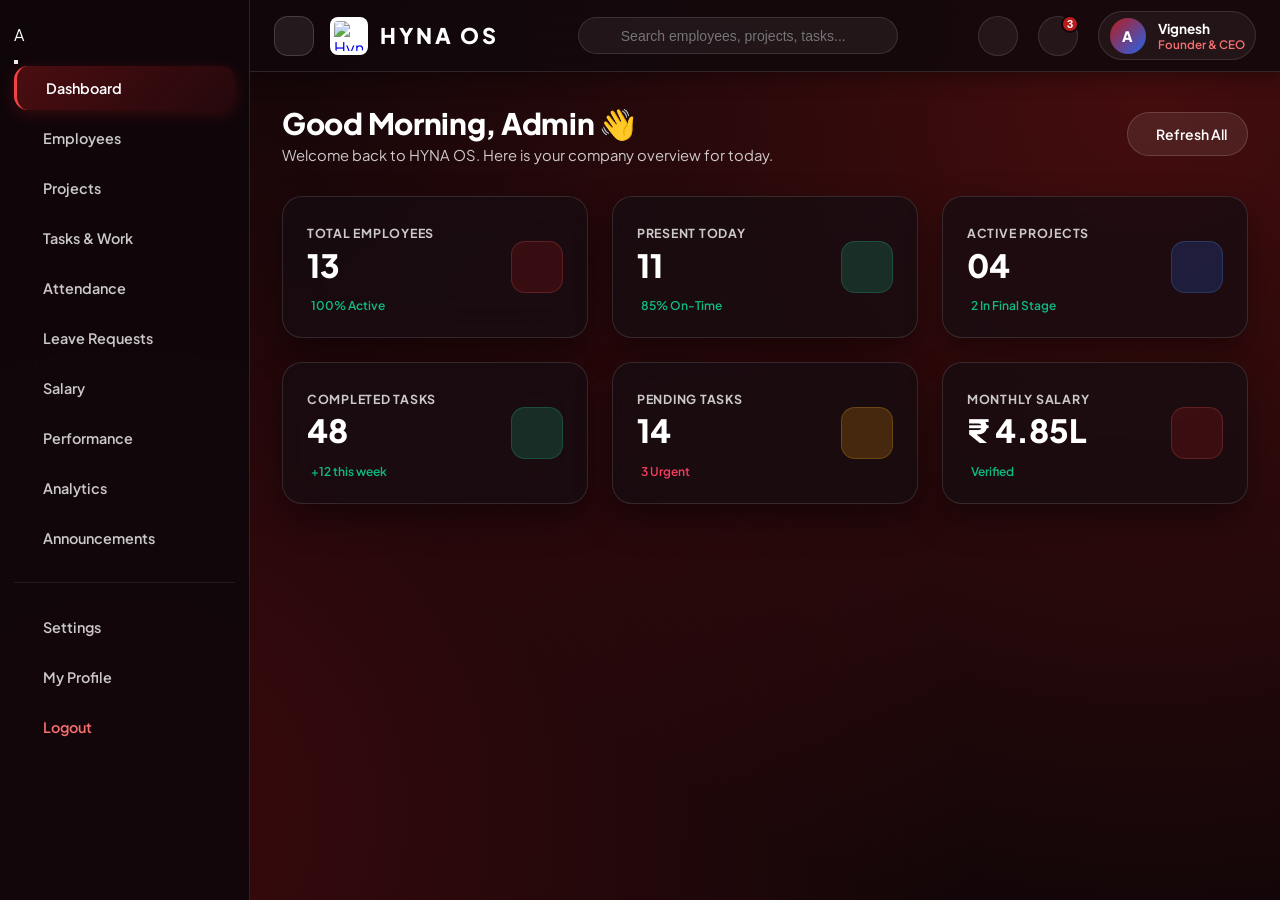
==== admin-dashboard.html @ c5795689 "m" ====
<!DOCTYPE html>
<html lang="en">
<head>
  <meta charset="UTF-8">
  <meta name="viewport" content="width=device-width, initial-scale=1.0">
  <title>HYNA OS — Admin Panel</title>
  <meta name="description" content="HYNA OS Admin Panel — Hyna Studio Management System internal control center.">
  
  <!-- Google Fonts -->
  <link rel="preconnect" href="https://fonts.googleapis.com">
  <link rel="preconnect" href="https://fonts.gstatic.com" crossorigin>
  <link href="https://fonts.googleapis.com/css2?family=Fuzzy+Bubbles:wght@400;700&family=Plus+Jakarta+Sans:wght@400;500;600;700;800&display=swap" rel="stylesheet">
  
  <!-- Lucide Icons CDN -->
  <script src="https://unpkg.com/lucide@latest"></script>
  
  <!-- Supabase JS CDN -->
  <script src="https://cdn.jsdelivr.net/npm/@supabase/supabase-js@2"></script>
  
  <!-- Stylesheets -->
  <link rel="stylesheet" href="css/admin-panel.css">
  <link rel="manifest" href="/manifest.json">
</head>
<body>

  <!-- Left Sidebar Navigation -->
  <aside class="sidebar" id="sidebar">
    <!-- Mobile Drawer Header -->
    <div class="sidebar-mobile-header">
      <div class="sidebar-user-avatar" id="sidebarMobileAvatar">A</div>
      <button type="button" class="sidebar-close-btn" id="sidebarCloseBtn" title="Close Navigation Menu">
        <i data-lucide="x" size="20"></i>
      </button>
    </div>

    <ul class="sidebar-menu">
      
      <li class="sidebar-menu-item">
        <a href="#" class="sidebar-link active" data-tab="dashboard">
          <i data-lucide="layout-dashboard" size="18"></i>
          <span class="link-text">Dashboard</span>
        </a>
      </li>

      <li class="sidebar-menu-item">
        <a href="#" class="sidebar-link" data-tab="employees">
          <i data-lucide="users" size="18"></i>
          <span class="link-text">Employees</span>
        </a>
      </li>

      <li class="sidebar-menu-item">
        <a href="#" class="sidebar-link" data-tab="projects">
          <i data-lucide="folder-kanban" size="18"></i>
          <span class="link-text">Projects</span>
        </a>
      </li>

      <li class="sidebar-menu-item">
        <a href="#" class="sidebar-link" data-tab="tasks">
          <i data-lucide="check-square" size="18"></i>
          <span class="link-text">Tasks & Work</span>
        </a>
      </li>

      <li class="sidebar-menu-item">
        <a href="#" class="sidebar-link" data-tab="attendance">
          <i data-lucide="clock" size="18"></i>
          <span class="link-text">Attendance</span>
        </a>
      </li>

      <li class="sidebar-menu-item">
        <a href="#" class="sidebar-link" data-tab="leave">
          <i data-lucide="calendar-days" size="18"></i>
          <span class="link-text">Leave Requests</span>
        </a>
      </li>

      <li class="sidebar-menu-item">
        <a href="#" class="sidebar-link" data-tab="salary">
          <i data-lucide="badge-indian-rupee" size="18"></i>
          <span class="link-text">Salary</span>
        </a>
      </li>

      <li class="sidebar-menu-item">
        <a href="#" class="sidebar-link" data-tab="performance">
          <i data-lucide="bar-chart-3" size="18"></i>
          <span class="link-text">Performance</span>
        </a>
      </li>

      <li class="sidebar-menu-item">
        <a href="#" class="sidebar-link" data-tab="analytics">
          <i data-lucide="line-chart" size="18"></i>
          <span class="link-text">Analytics</span>
        </a>
      </li>

      <li class="sidebar-menu-item">
        <a href="#" class="sidebar-link" data-tab="announcements">
          <i data-lucide="megaphone" size="18"></i>
          <span class="link-text">Announcements</span>
        </a>
      </li>

      <div class="sidebar-divider"></div>

      <li class="sidebar-menu-item">
        <a href="#" class="sidebar-link" data-tab="settings">
          <i data-lucide="settings" size="18"></i>
          <span class="link-text">Settings</span>
        </a>
      </li>

      <li class="sidebar-menu-item">
        <a href="#" class="sidebar-link" data-tab="profile">
          <i data-lucide="user-cog" size="18"></i>
          <span class="link-text">My Profile</span>
        </a>
      </li>

      <li class="sidebar-menu-item" style="margin-top:auto;">
        <a href="#" class="sidebar-link" onclick="logout(); return false;" style="color: #f87171;">
          <i data-lucide="log-out" size="18"></i>
          <span class="link-text">Logout</span>
        </a>
      </li>

    </ul>
  </aside>

  <!-- App Content Deck Wrapper (for 3D slide navigation on mobile) -->
  <div class="app-content-wrapper" id="appContentWrapper">
    <div class="mobile-deck-overlay" id="mobileDeckOverlay"></div>

    <!-- Top Navigation Bar -->
    <header class="top-navbar">
      
      <div class="navbar-left">
        <button type="button" class="sidebar-toggle-btn" id="sidebarToggleBtn" title="Toggle Navigation Sidebar">
          <i data-lucide="menu" size="20"></i>
        </button>
        <a href="admin-dashboard.html" class="nav-brand">
          <img src="assets/logo/hynaos-logo.jpeg" alt="Hyna Studio Logo" class="nav-brand-logo">
          <span class="nav-brand-title">HYNA OS</span>
        </a>
      </div>

      <!-- Global Search -->
      <div class="navbar-search">
        <i data-lucide="search" size="16"></i>
        <input type="text" placeholder="Search employees, projects, tasks..." id="globalSearchInput">
      </div>

      <!-- Right Actions -->
      <div class="navbar-right">
        
        <!-- Refresh All Button -->
        <button type="button" class="nav-action-btn" id="navRefreshBtn" title="Refresh All Dashboard Data" onclick="refreshAllDashboardData()">
          <i data-lucide="refresh-cw" size="18"></i>
        </button>

        <!-- Notifications Bell -->
        <button type="button" class="nav-action-btn" id="notifBtn" title="Notifications">
          <i data-lucide="bell" size="18"></i>
          <span class="badge-count">3</span>
        </button>

        <!-- Notifications Dropdown -->
        <div class="notifications-dropdown" id="notifDropdown">
          <div class="dropdown-header">
            <h4>Notifications</h4>
            <span style="font-size:0.75rem; color: #ef4444; font-weight:700;">3 New</span>
          </div>
          <div class="notification-list">
            <div class="notification-item">
              <i data-lucide="check-circle-2" size="18" style="color: #34d399; margin-top:2px;"></i>
              <div>
                <p><strong>Tharun Krishna</strong> completed task <em>Fuzzy Bubbles Font Styling</em>.</p>
                <span class="time">10 mins ago</span>
              </div>
            </div>
            <div class="notification-item">
              <i data-lucide="calendar" size="18" style="color: #fbbf24; margin-top:2px;"></i>
              <div>
                <p>New leave request submitted by <strong>Rohit V</strong>.</p>
                <span class="time">1 hour ago</span>
              </div>
            </div>
            <div class="notification-item">
              <i data-lucide="folder-plus" size="18" style="color: #60a5fa; margin-top:2px;"></i>
              <div>
                <p>New project <strong>HYNAOS Core Platform</strong> milestone updated.</p>
                <span class="time">3 hours ago</span>
              </div>
            </div>
          </div>
        </div>

        <!-- Admin Profile Avatar -->
        <div class="admin-user-profile" onclick="document.querySelector('[data-tab=\'profile\']').click();">
          <div class="admin-avatar">A</div>
          <div class="admin-info">
            <span class="name">Vignesh</span>
            <span class="role">Founder & CEO</span>
          </div>
        </div>

      </div>

    </header>

    <!-- Main Content Body -->
    <main class="main-wrapper">
    
    <!-- ----------------------------------------------------------------------- -->
    <!-- TAB 1: MAIN DASHBOARD -->
    <!-- ----------------------------------------------------------------------- -->
    <section class="tab-content active" id="dashboardTab">
      
      <div class="page-header">
        <div class="page-title-group">
          <h2>Good Morning, Admin 👋</h2>
          <p>Welcome back to HYNA OS. Here is your company overview for today.</p>
        </div>
        <div class="header-actions" style="display: flex; gap: 0.75rem; align-items: center;">
          <button type="button" class="btn-secondary" id="pageRefreshBtn" onclick="refreshAllDashboardData()" title="Refresh All Data">
            <i data-lucide="refresh-cw" size="16"></i>
            <span>Refresh All</span>
          </button>
        </div>
      </div>

      <!-- Stats Cards Grid -->
      <div class="stats-grid">
        
        <div class="stat-card">
          <div class="stat-info">
            <span class="title">Total Employees</span>
            <h3 class="value" id="statTotalEmployees">13</h3>
            <span class="stat-trend trend-up"><i data-lucide="trending-up" size="12"></i> 100% Active</span>
          </div>
          <div class="stat-icon-box icon-crimson">
            <i data-lucide="users" size="24"></i>
          </div>
        </div>

        <div class="stat-card">
          <div class="stat-info">
            <span class="title">Present Today</span>
            <h3 class="value" id="statPresentToday">11</h3>
            <span class="stat-trend trend-up"><i data-lucide="check-circle" size="12"></i> 85% On-Time</span>
          </div>
          <div class="stat-icon-box icon-emerald">
            <i data-lucide="user-check" size="24"></i>
          </div>
        </div>

        <div class="stat-card">
          <div class="stat-info">
            <span class="title">Active Projects</span>
            <h3 class="value" id="statActiveProjects">04</h3>
            <span class="stat-trend trend-up"><i data-lucide="folder" size="12"></i> 2 In Final Stage</span>
          </div>
          <div class="stat-icon-box icon-blue">
            <i data-lucide="folder-kanban" size="24"></i>
          </div>
        </div>

        <div class="stat-card">
          <div class="stat-info">
            <span class="title">Completed Tasks</span>
            <h3 class="value" id="statCompletedTasks">48</h3>
            <span class="stat-trend trend-up"><i data-lucide="check-square" size="12"></i> +12 this week</span>
          </div>
          <div class="stat-icon-box icon-emerald">
            <i data-lucide="check-square" size="24"></i>
          </div>
        </div>

        <div class="stat-card">
          <div class="stat-info">
            <span class="title">Pending Tasks</span>
            <h3 class="value" id="statPendingTasks">14</h3>
            <span class="stat-trend trend-down"><i data-lucide="clock" size="12"></i> 3 Urgent</span>
          </div>
          <div class="stat-icon-box icon-amber">
            <i data-lucide="hourglass" size="24"></i>
          </div>
        </div>

        <div class="stat-card">
          <div class="stat-info">
            <span class="title">Monthly Salary</span>
            <h3 class="value" id="statMonthlySalary">₹ 4.85L</h3>
            <span class="stat-trend trend-up"><i data-lucide="shield-check" size="12"></i> Verified</span>
          </div>
          <div class="stat-icon-box icon-crimson">
            <i data-lucide="badge-indian-rupee" size="24"></i>
          </div>
        </div>

      </div>

    </section>

    <!-- ----------------------------------------------------------------------- -->
    <!-- TAB 2: EMPLOYEES MANAGEMENT -->
    <!-- ----------------------------------------------------------------------- -->
    <section class="tab-content" id="employeesTab">
      
      <div class="page-header">
        <div class="page-title-group">
          <h2>Hyna Studio Team Roster 👥</h2>
          <p>Manage, view, and assign official company employees.</p>
        </div>
        <button type="button" class="btn-primary" id="openAddEmpModalBtn">
          <i data-lucide="user-plus" size="16"></i>
          <span>Add Employee</span>
        </button>
      </div>

      <div class="panel-card">
        
        <!-- Filters Header -->
        <div style="display:flex; justify-content:space-between; gap:1rem; margin-bottom:1.5rem; flex-wrap:wrap;">
          <div style="position:relative; width:280px;">
            <i data-lucide="search" size="16" style="position:absolute; left:1rem; top:50%; transform:translateY(-50%); color:var(--text-muted);"></i>
            <input type="text" id="empSearchInput" placeholder="Search team member..." onkeyup="renderEmployeesTable()" class="form-control" style="padding-left:2.5rem; font-size:0.85rem;">
          </div>
          <select id="empDeptFilter" onchange="renderEmployeesTable()" class="form-control" style="width:200px; font-size:0.85rem;">
            <option value="all">All Departments</option>
            <option value="Executive">Executive</option>
            <option value="Technology">Technology</option>
            <option value="Product">Product</option>
            <option value="Marketing">Marketing</option>
            <option value="Human Resources">Human Resources</option>
            <option value="Design">Design</option>
            <option value="Engineering">Engineering</option>
            <option value="Operations">Operations</option>
            <option value="Data & Analytics">Data & Analytics</option>
          </select>
        </div>

        <div class=\"table-responsive\">
          <table class="custom-table">
            <thead>
              <tr>
                <th>Member</th>
                <th>Employee ID</th>
                <th>Department</th>
                <th>Position</th>
                <th>Status</th>
                <th>Actions</th>
              </tr>
            </thead>
            <tbody id="employeeTableBody"></tbody>
          </table>
        </div>

      </div>

    </section>

    <!-- ----------------------------------------------------------------------- -->
    <!-- TAB 3: PROJECTS -->
    <!-- ----------------------------------------------------------------------- -->
    <section class="tab-content" id="projectsTab">
      <div class="page-header">
        <div class="page-title-group">
          <h2>Project Management 📁</h2>
          <p>Monitor active projects, managers, progress bars, and deadlines.</p>
        </div>
        <button type="button" class="btn-primary" id="openAddProjectModalBtn">
          <i data-lucide="plus-circle" size="18"></i>
          <span>ADD NEW PROJECT</span>
        </button>
      </div>
      <div class="panel-card">
        <div style="display:flex; justify-content:space-between; align-items:center; margin-bottom:1.25rem;">
          <h3>Studio Projects Directory</h3>
          <span style="font-size:0.8rem; color:var(--text-muted);">Assigned projects automatically sync to team dashboards</span>
        </div>
        <div class="projects-grid" id="projectsDirectoryContainer"></div>
      </div>
    </section>

    <!-- ----------------------------------------------------------------------- -->
    <!-- TAB 4: TASKS & WORK (KANBAN BOARD) -->
    <!-- ----------------------------------------------------------------------- -->
    <section class="tab-content" id="tasksTab">
      <div class="page-header">
        <div class="page-title-group">
          <h2>Task & Work Management ✅</h2>
          <p>Interactive Kanban board tracking task throughput.</p>
        </div>
      </div>

      <div class="kanban-board">
        
        <div class="kanban-col">
          <div class="kanban-col-header">
            <h4>TO DO 📌</h4>
          </div>
          <div id="kanbanColTodo"></div>
        </div>

        <div class="kanban-col">
          <div class="kanban-col-header">
            <h4>IN PROGRESS ⚡</h4>
          </div>
          <div id="kanbanColInProgress"></div>
        </div>

        <div class="kanban-col">
          <div class="kanban-col-header">
            <h4>REVIEW 🔍</h4>
          </div>
          <div id="kanbanColReview"></div>
        </div>

        <div class="kanban-col">
          <div class="kanban-col-header">
            <h4>COMPLETED 🎉</h4>
          </div>
          <div id="kanbanColCompleted"></div>
        </div>

      </div>
    </section>

    <!-- ----------------------------------------------------------------------- -->
    <!-- TAB 5: ATTENDANCE -->
    <!-- ----------------------------------------------------------------------- -->
    <section class="tab-content" id="attendanceTab">
      <div class="page-header">
        <div class="page-title-group">
          <h2>Attendance Management ⏰</h2>
          <p>Track daily present, absent, and late team attendance.</p>
        </div>
      </div>
      <div class="panel-card">
        <h3>TODAY'S ATTENDANCE SUMMARY</h3>
        <p style="color:var(--text-sub); margin-top:0.5rem;">10 Members Present • 2 On Leave • 0 Absent</p>
      </div>
    </section>

    <!-- ----------------------------------------------------------------------- -->
    <!-- TAB 6: LEAVE REQUESTS -->
    <!-- ----------------------------------------------------------------------- -->
    <section class="tab-content" id="leaveTab">
      <div class="page-header">
        <div class="page-title-group">
          <h2>Leave Requests 📅</h2>
          <p>Review and approve or reject employee leave applications.</p>
        </div>
      </div>
      <div class="panel-card">
        <div class=\"table-responsive\">
          <table class="custom-table">
            <thead>
              <tr>
                <th>Employee</th>
                <th>Leave Type</th>
                <th>Dates</th>
                <th>Reason</th>
                <th>Status</th>
                <th>Actions</th>
              </tr>
            </thead>
            <tbody id="leaveTableBody"></tbody>
          </table>
        </div>
      </div>
    </section>

    <!-- ----------------------------------------------------------------------- -->
    <!-- TAB 7: SALARY -->
    <!-- ----------------------------------------------------------------------- -->
    <section class="tab-content" id="salaryTab">
      <div class="page-header">
        <div class="page-title-group">
          <h2>Salary Management 💰</h2>
          <p>Secure compensation overview and payment processing.</p>
        </div>
      </div>
      <div class="panel-card">
        <div class=\"table-responsive\">
          <table class="custom-table">
            <thead>
              <tr>
                <th>Employee</th>
                <th>Basic Salary</th>
                <th>Bonus</th>
                <th>Deductions</th>
                <th>Net Salary</th>
                <th>Payment Status</th>
              </tr>
            </thead>
            <tbody id="salaryTableBody"></tbody>
          </table>
        </div>
      </div>
    </section>

    <!-- ----------------------------------------------------------------------- -->
    <!-- TAB 8: PERFORMANCE -->
    <!-- ----------------------------------------------------------------------- -->
    <section class="tab-content" id="performanceTab">
      <div class="page-header">
        <div class="page-title-group">
          <h2>Performance Management 📊</h2>
          <p>Task completion scores, on-time ratings, and performance metrics.</p>
        </div>
      </div>
      <div class="panel-card">
        <div class=\"table-responsive\">
          <table class="custom-table">
            <thead>
              <tr>
                <th>Employee</th>
                <th>Tasks Completed</th>
                <th>On-Time Rate</th>
                <th>Performance Score</th>
                <th>Rating</th>
              </tr>
            </thead>
            <tbody id="performanceTableBody"></tbody>
          </table>
        </div>
      </div>
    </section>

    <!-- ----------------------------------------------------------------------- -->
    <!-- TAB 9: ANALYTICS -->
    <!-- ----------------------------------------------------------------------- -->
    <section class="tab-content" id="analyticsTab">
      <div class="page-header">
        <div class="page-title-group">
          <h2>Company Analytics 📈</h2>
          <p>Growth throughput and operational metrics for Hyna Studio.</p>
        </div>
      </div>
      <div class="panel-card">
        <h3>METRICS & THROUGHPUT</h3>
        <p style="color:var(--text-sub); margin-top:0.5rem;">Visual operational metrics and company throughput summary.</p>
      </div>
    </section>

    <!-- ----------------------------------------------------------------------- -->
    <!-- TAB 10: ANNOUNCEMENTS -->
    <!-- ----------------------------------------------------------------------- -->
    <section class="tab-content" id="announcementsTab">
      <div class="page-header">
        <div class="page-title-group">
          <h2>Company Announcements 📢</h2>
          <p>Publish internal updates and announcements to the studio.</p>
        </div>
      </div>
      <div class="panel-card">
        <div style="padding:1rem; background:rgba(255,255,255,0.05); border-radius:12px; margin-bottom:1rem;">
          <span class="priority-pill priority-urgent" style="margin-bottom:0.5rem; display:inline-block;">Urgent</span>
          <h4>HYNAOS Release 2.0 System Deployment</h4>
          <p style="font-size:0.85rem; color:var(--text-sub); margin-top:0.3rem;">All team members are requested to log into their updated workspace credentials.</p>
          <span style="font-size:0.75rem; color:var(--text-muted); display:block; margin-top:0.5rem;">Posted by Vignesh • Today</span>
        </div>
      </div>
    </section>

    <!-- ----------------------------------------------------------------------- -->
    <!-- TAB 11: SETTINGS -->
    <!-- ----------------------------------------------------------------------- -->
    <section class="tab-content" id="settingsTab">
      <div class="page-header">
        <div class="page-title-group">
          <h2>Company Settings ⚙️</h2>
          <p>Hyna Studio configuration, hours, and system preferences.</p>
        </div>
      </div>
      <div class="panel-card">
        <h3>HYNA STUDIO SYSTEM PREFERENCES</h3>
        <p style="color:var(--text-sub); margin-top:0.5rem;">Company Name: Hyna Studio • Operating Hours: 9:00 AM - 6:00 PM</p>
      </div>
    </section>

    <!-- ----------------------------------------------------------------------- -->
    <!-- TAB 12: ADMIN PROFILE -->
    <!-- ----------------------------------------------------------------------- -->
    <section class="tab-content" id="profileTab">
      <div class="page-header">
        <div class="page-title-group">
          <h2>Administrator Profile 👤</h2>
          <p>View and update account information for Vignesh.</p>
        </div>
      </div>
      <div class="panel-card">
        <h3>Vignesh — Founder & CEO</h3>
        <p style="color:var(--text-sub); margin-top:0.5rem;">Email: team.hynastudio@gmail.com • Role: Administrator</p>
      </div>
    </section>

  </main>
  </div> <!-- End App Content Deck Wrapper -->

  <!-- Add Employee Modal Dialog -->
  <div class="modal-overlay" id="addEmployeeModal">
    <div class="modal-card">
      <div class="modal-header">
        <h3>Add New Employee</h3>
        <button type="button" class="btn-close-modal" id="closeAddEmpModalBtn">
          <i data-lucide="x" size="20"></i>
        </button>
      </div>
      
      <form id="addEmployeeForm" class="auth-form">
        
        <div class="form-group">
          <label for="newEmpName">Full Name</label>
          <input type="text" id="newEmpName" class="form-control" placeholder="Enter employee full name" required>
        </div>

        <div class="form-group">
          <label for="newEmpEmail">Email Address</label>
          <input type="email" id="newEmpEmail" class="form-control" placeholder="employee@hynastudio.com" required>
        </div>

        <div class="form-grid-2">
          <div class="form-group">
            <label for="newEmpDept">Department</label>
            <select id="newEmpDept" class="form-control" required>
              <option value="Executive">Executive</option>
              <option value="Engineering">Engineering</option>
              <option value="Technology">Technology</option>
              <option value="Product">Product</option>
              <option value="Design">Design</option>
              <option value="Marketing">Marketing</option>
              <option value="Growth">Growth</option>
              <option value="Strategy">Strategy</option>
              <option value="Human Resources">Human Resources</option>
            </select>
          </div>

          <div class="form-group">
            <label for="newEmpPosition">Position</label>
            <input type="text" id="newEmpPosition" class="form-control" placeholder="e.g. Developer" required>
          </div>
        </div>

        <button type="submit" class="btn-primary" style="width:100%; margin-top:1.25rem; justify-content:center;">
          <span>CREATE EMPLOYEE ACCOUNT</span>
        </button>

      </form>
    </div>
  </div>

  <!-- Edit Employee Modal Dialog -->
  <div class="modal-overlay" id="editEmployeeModal">
    <div class="modal-card">
      <div class="modal-header">
        <h3>Edit Employee Details</h3>
        <button type="button" class="btn-close-modal" id="closeEditEmpModalBtn">
          <i data-lucide="x" size="20"></i>
        </button>
      </div>
      
      <form id="editEmployeeForm" class="auth-form">
        
        <input type="hidden" id="editEmpId">

        <div class="form-group">
          <label for="editEmpName">Full Name</label>
          <input type="text" id="editEmpName" class="form-control" placeholder="Full Name" required>
        </div>

        <div class="form-group">
          <label for="editEmpEmail">Email Address</label>
          <input type="email" id="editEmpEmail" class="form-control" placeholder="Email" required>
        </div>

        <div class="form-grid-2">
          <div class="form-group">
            <label for="editEmpDept">Department</label>
            <select id="editEmpDept" class="form-control" required>
              <option value="Executive">Executive</option>
              <option value="Engineering">Engineering</option>
              <option value="Technology">Technology</option>
              <option value="Product">Product</option>
              <option value="Design">Design</option>
              <option value="Marketing">Marketing</option>
              <option value="Growth">Growth</option>
              <option value="Strategy">Strategy</option>
              <option value="Human Resources">Human Resources</option>
            </select>
          </div>

          <div class="form-group">
            <label for="editEmpPosition">Position</label>
            <input type="text" id="editEmpPosition" class="form-control" placeholder="Position" required>
          </div>
        </div>

        <div class="form-group">
          <label for="editEmpStatus">Account Status</label>
          <select id="editEmpStatus" class="form-control" required>
            <option value="active">Active</option>
            <option value="inactive">Inactive</option>
            <option value="suspended">Suspended</option>
          </select>
        </div>

        <button type="submit" class="btn-primary" style="width:100%; margin-top:1.25rem; justify-content:center;">
          <span>SAVE CHANGES</span>
        </button>

      </form>
    </div>
  </div>

  <!-- Add Project Modal Dialog -->
  <div class="modal-overlay" id="addProjectModal">
    <div class="modal-card" style="max-width: 600px;">
      <div class="modal-header">
        <h3>Create & Assign New Project</h3>
        <button type="button" class="btn-close-modal" id="closeAddProjectModalBtn">
          <i data-lucide="x" size="20"></i>
        </button>
      </div>
      
      <form id="addProjectForm" class="auth-form">
        
        <div class="form-group">
          <label for="newProjectName">Project Name</label>
          <input type="text" id="newProjectName" class="form-control" placeholder="e.g. Mobile Workspace App" required>
        </div>

        <div class="form-grid-2">
          <div class="form-group">
            <label for="newProjectLead">Project Lead</label>
            <select id="newProjectLead" class="form-control" required>
              <!-- Dynamically populated -->
            </select>
          </div>

          <div class="form-group">
            <label for="newProjectDeadline">Target Deadline</label>
            <input type="date" id="newProjectDeadline" class="form-control" required>
          </div>
        </div>

        <div class="form-group">
          <label style="display:block; margin-bottom:0.5rem; font-weight:700; font-size:0.8rem; color:var(--text-sub);">
            Assign Team Members (Only assigned members see this project)
          </label>
          <div id="newProjectMembersList" class="project-members-selector" style="max-height:160px; overflow-y:auto; background:rgba(255,255,255,0.03); border:1px solid rgba(255,255,255,0.1); border-radius:8px; padding:0.75rem; display:grid; grid-template-columns:repeat(2, 1fr); gap:0.5rem;">
            <!-- Dynamically populated checkboxes -->
          </div>
        </div>

        <div class="form-group">
          <label for="newProjectDesc">Project Description / Brief</label>
          <textarea id="newProjectDesc" class="form-control" rows="3" placeholder="Brief explanation of project objectives..." required></textarea>
        </div>

        <button type="submit" class="btn-primary" style="width:100%; margin-top:1.25rem; justify-content:center;">
          <span>CREATE & ASSIGN PROJECT 🚀</span>
        </button>

      </form>
    </div>
  </div>

  <!-- Edit Project Modal Dialog -->
  <div class="modal-overlay" id="editProjectModal">
    <div class="modal-card" style="max-width: 600px;">
      <div class="modal-header">
        <h3>Edit Project Details ✏️</h3>
        <button type="button" class="btn-close-modal" id="closeEditProjectModalBtn">
          <i data-lucide="x" size="20"></i>
        </button>
      </div>
      
      <form id="editProjectForm" class="auth-form">
        <input type="hidden" id="editProjectId">
        
        <div class="form-group">
          <label for="editProjectName">Project Name</label>
          <input type="text" id="editProjectName" class="form-control" placeholder="Project Name" required>
        </div>

        <div class="form-grid-3" style="display:grid; grid-template-columns: repeat(3, 1fr); gap: 0.75rem;">
          <div class="form-group">
            <label for="editProjectLead">Project Lead</label>
            <select id="editProjectLead" class="form-control" required>
              <!-- Dynamically populated -->
            </select>
          </div>

          <div class="form-group">
            <label for="editProjectStatus">Status</label>
            <select id="editProjectStatus" class="form-control" required>
              <option value="active">Active</option>
              <option value="completed">Completed</option>
              <option value="onhold">On Hold</option>
            </select>
          </div>

          <div class="form-group">
            <label for="editProjectProgress">Progress (%)</label>
            <input type="number" id="editProjectProgress" class="form-control" min="0" max="100" required>
          </div>
        </div>

        <div class="form-group">
          <label for="editProjectDeadline">Target Deadline</label>
          <input type="date" id="editProjectDeadline" class="form-control" required>
        </div>

        <div class="form-group">
          <label style="display:block; margin-bottom:0.5rem; font-weight:700; font-size:0.8rem; color:var(--text-sub);">
            Assign Team Members
          </label>
          <div id="editProjectMembersList" class="project-members-selector" style="max-height:160px; overflow-y:auto; background:rgba(255,255,255,0.03); border:1px solid rgba(255,255,255,0.1); border-radius:8px; padding:0.75rem; display:grid; grid-template-columns:repeat(2, 1fr); gap:0.5rem;">
            <!-- Dynamically populated checkboxes -->
          </div>
        </div>

        <div class="form-group">
          <label for="editProjectDesc">Project Description / Brief</label>
          <textarea id="editProjectDesc" class="form-control" rows="3" placeholder="Brief explanation of project..." required></textarea>
        </div>

        <button type="submit" class="btn-primary" style="width:100%; margin-top:1.25rem; justify-content:center;">
          <span>SAVE PROJECT CHANGES 💾</span>
        </button>

      </form>
    </div>
  </div>

  <!-- Scripts -->
  <script src="js/supabase.js"></script>
  <script src="js/auth.js"></script>
  <script src="js/admin-panel.js"></script>

</body>
</html>
---- css/admin-panel.css ----
/* ==========================================================================
   HYNAOS — Admin Panel Stylesheet
   Hyna Studio Management System (Dark Crimson Glassmorphism Admin Theme)
   ========================================================================== */

/* --------------------------------------------------------------------------
   1. Design System Tokens & Base
   -------------------------------------------------------------------------- */
:root {
  --bg-dark: #120608;
  --panel-bg: rgba(18, 8, 12, 0.85);
  --card-glass-bg: rgba(22, 12, 18, 0.75);
  --card-glass-border: rgba(255, 255, 255, 0.12);

  --sidebar-width: 250px;
  --sidebar-collapsed-width: 76px;
  --header-height: 72px;

  /* Accent Colors */
  --crimson-primary: #b91c1c;
  --crimson-hover: #dc2626;
  --crimson-glow: rgba(220, 38, 38, 0.25);
  
  --blue-primary: #2563eb;
  --blue-hover: #3b82f6;
  --blue-glow: rgba(59, 130, 246, 0.25);

  --emerald-success: #10b981;
  --amber-warning: #f59e0b;
  --rose-danger: #f43f5e;

  /* Text Colors */
  --text-white: #ffffff;
  --text-sub: rgba(255, 255, 255, 0.78);
  --text-muted: rgba(255, 255, 255, 0.52);

  /* Radius & Transitions */
  --radius-sm: 8px;
  --radius-md: 14px;
  --radius-lg: 20px;
  --radius-pill: 9999px;

  --transition-fast: 0.15s ease-in-out;
  --transition-normal: 0.25s ease-in-out;
  --transition-smooth: 0.35s cubic-bezier(0.16, 1, 0.3, 1);
}

*, *::before, *::after {
  box-sizing: border-box;
  margin: 0;
  padding: 0;
}

html {
  font-size: 16px;
  scroll-behavior: smooth;
}

body {
  font-family: 'Plus Jakarta Sans', 'Inter', -apple-system, sans-serif;
  background-color: var(--bg-dark);
  background-image: 
    url('../assets/bg/dark-flame-bg.svg'),
    radial-gradient(circle at 90% 10%, rgba(185, 28, 28, 0.3) 0%, transparent 60%),
    radial-gradient(circle at 10% 90%, rgba(120, 15, 20, 0.4) 0%, transparent 60%);
  background-size: cover;
  background-position: center;
  background-repeat: no-repeat;
  background-attachment: fixed;
  color: var(--text-white);
  min-height: 100vh;
  display: flex;
  flex-direction: column;
  -webkit-font-smoothing: antialiased;
  overflow-x: hidden;
}

/* --------------------------------------------------------------------------
   2. Top Navigation Bar
   -------------------------------------------------------------------------- */
.top-navbar {
  position: fixed;
  top: 0;
  left: 0;
  right: 0;
  height: var(--header-height);
  background: rgba(18, 8, 12, 0.88);
  backdrop-filter: blur(20px);
  -webkit-backdrop-filter: blur(20px);
  border-bottom: 1px solid var(--card-glass-border);
  display: flex;
  align-items: center;
  justify-content: space-between;
  padding: 0 1.5rem;
  z-index: 1000;
  box-shadow: 0 4px 20px rgba(0, 0, 0, 0.4);
}

.navbar-left {
  display: flex;
  align-items: center;
  gap: 1rem;
}

.sidebar-toggle-btn {
  background: rgba(255, 255, 255, 0.08);
  border: 1px solid rgba(255, 255, 255, 0.15);
  color: var(--text-white);
  width: 40px;
  height: 40px;
  border-radius: var(--radius-md);
  display: flex;
  align-items: center;
  justify-content: center;
  cursor: pointer;
  transition: all var(--transition-fast);
}

.sidebar-toggle-btn:hover {
  background: rgba(255, 255, 255, 0.15);
  transform: scale(1.05);
}

.nav-brand {
  display: flex;
  align-items: center;
  gap: 0.75rem;
  text-decoration: none;
}

.nav-brand-logo {
  width: 38px;
  height: 38px;
  background: #ffffff;
  border-radius: var(--radius-sm);
  padding: 4px;
  object-fit: contain;
}

.nav-brand-title {
  font-size: 1.35rem;
  font-weight: 800;
  letter-spacing: 0.12em;
  color: var(--text-white);
}

/* Navbar Center Search */
.navbar-search {
  position: relative;
  width: 320px;
}

.navbar-search input {
  width: 100%;
  padding: 0.6rem 1rem 0.6rem 2.6rem;
  background: rgba(255, 255, 255, 0.06);
  border: 1px solid rgba(255, 255, 255, 0.12);
  border-radius: var(--radius-pill);
  color: var(--text-white);
  font-size: 0.875rem;
  outline: none;
  transition: all var(--transition-fast);
}

.navbar-search input:focus {
  background: rgba(255, 255, 255, 0.1);
  border-color: rgba(255, 255, 255, 0.3);
  box-shadow: 0 0 0 3px rgba(255, 255, 255, 0.08);
}

.navbar-search svg {
  position: absolute;
  left: 0.9rem;
  top: 50%;
  transform: translateY(-50%);
  color: var(--text-muted);
  pointer-events: none;
}

/* Navbar Right Actions */
.navbar-right {
  display: flex;
  align-items: center;
  gap: 1.25rem;
}

.nav-action-btn {
  position: relative;
  background: rgba(255, 255, 255, 0.06);
  border: 1px solid rgba(255, 255, 255, 0.12);
  color: var(--text-white);
  width: 40px;
  height: 40px;
  border-radius: 50%;
  display: flex;
  align-items: center;
  justify-content: center;
  cursor: pointer;
  transition: all var(--transition-fast);
}

.nav-action-btn:hover {
  background: rgba(255, 255, 255, 0.14);
}

.badge-count {
  position: absolute;
  top: -2px;
  right: -2px;
  background: var(--crimson-primary);
  color: #ffffff;
  font-size: 0.7rem;
  font-weight: 800;
  width: 18px;
  height: 18px;
  border-radius: 50%;
  display: flex;
  align-items: center;
  justify-content: center;
  border: 2px solid var(--bg-dark);
}

/* Notification Dropdown Menu */
.notifications-dropdown {
  position: absolute;
  top: 60px;
  right: 1.5rem;
  width: 340px;
  background: var(--card-glass-bg);
  backdrop-filter: blur(24px);
  border: 1px solid var(--card-glass-border);
  border-radius: var(--radius-lg);
  box-shadow: 0 20px 50px rgba(0, 0, 0, 0.6);
  display: none;
  flex-direction: column;
  z-index: 1010;
  animation: slideDown var(--transition-fast);
}

.notifications-dropdown.show {
  display: flex;
}

.dropdown-header {
  padding: 1rem;
  border-bottom: 1px solid var(--card-glass-border);
  display: flex;
  align-items: center;
  justify-content: space-between;
}

.dropdown-header h4 {
  font-size: 0.95rem;
  font-weight: 700;
}

.notification-list {
  max-height: 300px;
  overflow-y: auto;
}

.notification-item {
  padding: 0.85rem 1rem;
  border-bottom: 1px solid rgba(255, 255, 255, 0.06);
  display: flex;
  gap: 0.75rem;
  transition: background var(--transition-fast);
  cursor: pointer;
}

.notification-item:hover {
  background: rgba(255, 255, 255, 0.05);
}

.notification-item p {
  font-size: 0.825rem;
  color: var(--text-sub);
}

.notification-item span.time {
  font-size: 0.725rem;
  color: var(--text-muted);
  display: block;
  margin-top: 2px;
}

/* Admin Profile Badge */
.admin-user-profile {
  display: flex;
  align-items: center;
  gap: 0.75rem;
  cursor: pointer;
  padding: 0.35rem 0.65rem;
  border-radius: var(--radius-pill);
  background: rgba(255, 255, 255, 0.05);
  border: 1px solid rgba(255, 255, 255, 0.12);
  transition: background var(--transition-fast);
}

.admin-user-profile:hover {
  background: rgba(255, 255, 255, 0.12);
}

.admin-avatar {
  width: 36px;
  height: 36px;
  border-radius: 50%;
  background: linear-gradient(135deg, var(--crimson-primary), var(--blue-primary));
  display: flex;
  align-items: center;
  justify-content: center;
  font-weight: 800;
  font-size: 0.9rem;
  color: #ffffff;
}

.admin-info {
  display: flex;
  flex-direction: column;
  text-align: left;
}

.admin-info span.name {
  font-size: 0.85rem;
  font-weight: 700;
  color: var(--text-white);
}

.admin-info span.role {
  font-size: 0.725rem;
  color: #f87171;
  font-weight: 600;
}

/* --------------------------------------------------------------------------
   3. Collapsible Left Sidebar Navigation
   -------------------------------------------------------------------------- */
.sidebar {
  position: fixed;
  top: var(--header-height);
  left: 0;
  bottom: 0;
  width: var(--sidebar-width);
  background: rgba(16, 7, 11, 0.92);
  backdrop-filter: blur(20px);
  -webkit-backdrop-filter: blur(20px);
  border-right: 1px solid var(--card-glass-border);
  display: flex;
  flex-direction: column;
  padding: 1.5rem 0.85rem;
  z-index: 990;
  transition: width var(--transition-smooth);
  overflow-y: auto;
  overflow-x: hidden;
}

.sidebar.collapsed {
  width: var(--sidebar-collapsed-width);
}

.sidebar-menu {
  list-style: none;
  display: flex;
  flex-direction: column;
  gap: 0.4rem;
}

.sidebar-menu-item {
  width: 100%;
}

.sidebar-link {
  display: flex;
  align-items: center;
  gap: 0.85rem;
  padding: 0.8rem 1rem;
  border-radius: var(--radius-md);
  color: var(--text-sub);
  text-decoration: none;
  font-size: 0.9rem;
  font-weight: 600;
  transition: all var(--transition-fast);
  white-space: nowrap;
}

.sidebar-link:hover {
  background: rgba(255, 255, 255, 0.08);
  color: var(--text-white);
}

.sidebar-link.active {
  background: linear-gradient(135deg, rgba(185, 28, 28, 0.35), rgba(120, 15, 20, 0.2));
  border-left: 3px solid #ef4444;
  color: var(--text-white);
  box-shadow: 0 4px 15px rgba(185, 28, 28, 0.25);
}

.sidebar.collapsed .sidebar-link span.link-text {
  display: none;
}

.sidebar.collapsed .sidebar-link {
  justify-content: center;
  padding: 0.8rem 0;
}

.sidebar-divider {
  height: 1px;
  background: rgba(255, 255, 255, 0.08);
  margin: 1rem 0;
}

/* --------------------------------------------------------------------------
   4. Main Content Area & Tab Navigation
   -------------------------------------------------------------------------- */
.main-wrapper {
  margin-top: var(--header-height);
  margin-left: var(--sidebar-width);
  padding: 2rem;
  flex-grow: 1;
  transition: margin-left var(--transition-smooth);
}

.sidebar.collapsed ~ .main-wrapper {
  margin-left: var(--sidebar-collapsed-width);
}

.tab-content {
  display: none;
  animation: fadeIn var(--transition-smooth);
}

.tab-content.active {
  display: block;
}

/* Page Section Headers */
.page-header {
  display: flex;
  align-items: center;
  justify-content: space-between;
  margin-bottom: 2rem;
  flex-wrap: wrap;
  gap: 1rem;
}

.page-title-group h2 {
  font-size: 1.85rem;
  font-weight: 800;
  color: var(--text-white);
  letter-spacing: -0.01em;
}

.page-title-group p {
  font-size: 0.925rem;
  color: var(--text-sub);
  margin-top: 0.25rem;
}

/* Primary Action Buttons */
.btn-primary {
  display: inline-flex;
  align-items: center;
  gap: 0.5rem;
  background: linear-gradient(135deg, var(--crimson-primary), #991b1b);
  color: #ffffff;
  font-family: inherit;
  font-size: 0.875rem;
  font-weight: 700;
  padding: 0.75rem 1.35rem;
  border-radius: var(--radius-pill);
  border: none;
  cursor: pointer;
  box-shadow: 0 4px 18px rgba(185, 28, 28, 0.35);
  transition: all var(--transition-fast);
}

.btn-primary:hover {
  background: linear-gradient(135deg, var(--crimson-hover), var(--crimson-primary));
  box-shadow: 0 6px 22px rgba(220, 38, 38, 0.45);
  transform: translateY(-1px);
}

.btn-secondary {
  display: inline-flex;
  align-items: center;
  gap: 0.5rem;
  background: rgba(255, 255, 255, 0.08);
  border: 1px solid rgba(255, 255, 255, 0.15);
  color: var(--text-white);
  font-family: inherit;
  font-size: 0.875rem;
  font-weight: 600;
  padding: 0.75rem 1.25rem;
  border-radius: var(--radius-pill);
  cursor: pointer;
  transition: all var(--transition-fast);
}

.btn-secondary:hover {
  background: rgba(255, 255, 255, 0.15);
}

/* --------------------------------------------------------------------------
   5. Dashboard Stat Cards Grid
   -------------------------------------------------------------------------- */
.stats-grid {
  display: grid;
  grid-template-columns: repeat(auto-fit, minmax(240px, 1fr));
  gap: 1.5rem;
  margin-bottom: 2rem;
}

.stat-card {
  background: var(--card-glass-bg);
  backdrop-filter: blur(20px);
  -webkit-backdrop-filter: blur(20px);
  border: 1px solid var(--card-glass-border);
  border-radius: var(--radius-lg);
  padding: 1.5rem;
  display: flex;
  align-items: center;
  justify-content: space-between;
  box-shadow: 0 15px 35px rgba(0, 0, 0, 0.4);
  transition: transform var(--transition-normal), box-shadow var(--transition-normal);
}

.stat-card:hover {
  transform: translateY(-4px);
  box-shadow: 0 20px 45px rgba(185, 28, 28, 0.25);
  border-color: rgba(255, 255, 255, 0.25);
}

.stat-info span.title {
  font-size: 0.775rem;
  font-weight: 700;
  color: var(--text-sub);
  text-transform: uppercase;
  letter-spacing: 0.06em;
}

.stat-info h3.value {
  font-size: 2rem;
  font-weight: 800;
  color: var(--text-white);
  margin: 0.35rem 0;
  line-height: 1.1;
}

.stat-trend {
  font-size: 0.75rem;
  font-weight: 600;
  display: inline-flex;
  align-items: center;
  gap: 0.25rem;
}

.trend-up {
  color: var(--emerald-success);
}

.trend-down {
  color: var(--rose-danger);
}

.stat-icon-box {
  width: 52px;
  height: 52px;
  border-radius: var(--radius-md);
  display: flex;
  align-items: center;
  justify-content: center;
  background: rgba(255, 255, 255, 0.08);
  color: var(--text-white);
}

.icon-crimson { background: rgba(185, 28, 28, 0.2); color: #f87171; border: 1px solid rgba(248, 113, 113, 0.2); }
.icon-emerald { background: rgba(16, 185, 129, 0.2); color: #34d399; border: 1px solid rgba(52, 211, 153, 0.2); }
.icon-blue { background: rgba(37, 99, 235, 0.2); color: #60a5fa; border: 1px solid rgba(96, 165, 250, 0.2); }
.icon-amber { background: rgba(245, 158, 11, 0.2); color: #fbbf24; border: 1px solid rgba(251, 191, 36, 0.2); }

/* --------------------------------------------------------------------------
   6. Sections Grid Layouts (Projects, Tasks, Activity)
   -------------------------------------------------------------------------- */
.dashboard-grid-2 {
  display: grid;
  grid-template-columns: 2fr 1fr;
  gap: 1.75rem;
  margin-bottom: 2rem;
}

.dashboard-grid-equal {
  display: grid;
  grid-template-columns: repeat(2, 1fr);
  gap: 1.75rem;
  margin-bottom: 2rem;
}

.panel-card {
  background: var(--card-glass-bg);
  backdrop-filter: blur(20px);
  -webkit-backdrop-filter: blur(20px);
  border: 1px solid var(--card-glass-border);
  border-radius: var(--radius-lg);
  padding: 1.75rem;
  box-shadow: 0 15px 35px rgba(0, 0, 0, 0.4);
}

.panel-card-header {
  display: flex;
  align-items: center;
  justify-content: space-between;
  margin-bottom: 1.35rem;
}

.panel-card-header h3 {
  font-size: 1.15rem;
  font-weight: 700;
  color: var(--text-white);
}

/* Progress Bars & Project List */
.project-item {
  padding: 1rem 0;
  border-bottom: 1px solid rgba(255, 255, 255, 0.08);
}

.project-item:last-child {
  border-bottom: none;
}

.project-item-meta {
  display: flex;
  align-items: center;
  justify-content: space-between;
  margin-bottom: 0.5rem;
}

.project-item-meta h4 {
  font-size: 0.95rem;
  font-weight: 700;
}

.progress-bar-wrapper {
  width: 100%;
  height: 8px;
  background: rgba(255, 255, 255, 0.1);
  border-radius: var(--radius-pill);
  overflow: hidden;
  margin-top: 0.4rem;
}

.progress-bar-fill {
  height: 100%;
  border-radius: var(--radius-pill);
  background: linear-gradient(90deg, var(--crimson-primary), var(--blue-primary));
  transition: width 0.6s ease-in-out;
}

/* Status Badges */
.badge-status {
  display: inline-flex;
  align-items: center;
  gap: 0.35rem;
  font-size: 0.75rem;
  font-weight: 700;
  padding: 0.25rem 0.75rem;
  border-radius: var(--radius-pill);
  text-transform: uppercase;
}

.badge-active { background: rgba(16, 185, 129, 0.18); color: #34d399; border: 1px solid rgba(52, 211, 153, 0.3); }
.badge-planning { background: rgba(37, 99, 235, 0.18); color: #60a5fa; border: 1px solid rgba(96, 165, 250, 0.3); }
.badge-delayed { background: rgba(239, 68, 68, 0.18); color: #f87171; border: 1px solid rgba(248, 113, 113, 0.3); }
.badge-onhold { background: rgba(245, 158, 11, 0.18); color: #fbbf24; border: 1px solid rgba(251, 191, 36, 0.3); }
.badge-completed { background: rgba(59, 130, 246, 0.18); color: #93c5fd; border: 1px solid rgba(147, 197, 253, 0.3); }

/* Activity Log Feed */
.activity-list {
  display: flex;
  flex-direction: column;
  gap: 1rem;
}

.activity-item {
  display: flex;
  gap: 0.85rem;
  align-items: flex-start;
}

.activity-icon {
  width: 34px;
  height: 34px;
  border-radius: 50%;
  background: rgba(255, 255, 255, 0.08);
  display: flex;
  align-items: center;
  justify-content: center;
  flex-shrink: 0;
}

.activity-details p {
  font-size: 0.85rem;
  color: var(--text-white);
}

.activity-details span.time {
  font-size: 0.725rem;
  color: var(--text-muted);
}

/* --------------------------------------------------------------------------
   7. Data Tables (Employees, Attendance, Leave, Salary)
   -------------------------------------------------------------------------- */
.table-responsive {
  width: 100%;
  overflow-x: auto;
}

.custom-table {
  width: 100%;
  border-collapse: collapse;
  text-align: left;
  font-size: 0.875rem;
}

.custom-table th {
  padding: 1rem;
  background: rgba(255, 255, 255, 0.04);
  color: var(--text-sub);
  font-weight: 700;
  text-transform: uppercase;
  letter-spacing: 0.05em;
  font-size: 0.75rem;
  border-bottom: 1px solid var(--card-glass-border);
}

.custom-table td {
  padding: 1rem;
  border-bottom: 1px solid rgba(255, 255, 255, 0.06);
  color: var(--text-white);
  vertical-align: middle;
}

.custom-table tbody tr:hover {
  background: rgba(255, 255, 255, 0.04);
}

.user-cell {
  display: flex;
  align-items: center;
  gap: 0.75rem;
}

.user-avatar-sm {
  width: 36px;
  height: 36px;
  border-radius: 50%;
  background: linear-gradient(135deg, var(--crimson-primary), var(--blue-primary));
  display: flex;
  align-items: center;
  justify-content: center;
  font-weight: 700;
  color: #ffffff;
  overflow: hidden;
}

.user-avatar-sm img {
  width: 100%;
  height: 100%;
  object-fit: cover;
  border-radius: 50%;
}

/* Table Action Buttons */
.btn-icon-action {
  background: rgba(255, 255, 255, 0.08);
  border: 1px solid rgba(255, 255, 255, 0.12);
  color: var(--text-sub);
  width: 32px;
  height: 32px;
  border-radius: var(--radius-sm);
  display: inline-flex;
  align-items: center;
  justify-content: center;
  cursor: pointer;
  transition: all var(--transition-fast);
}

.btn-icon-action:hover {
  background: rgba(255, 255, 255, 0.2);
  color: var(--text-white);
}

.btn-approve { color: #34d399; }
.btn-reject { color: #f87171; }

/* --------------------------------------------------------------------------
   8. Kanban Board (Work & Tasks)
   -------------------------------------------------------------------------- */
.kanban-board {
  display: grid;
  grid-template-columns: repeat(4, 1fr);
  gap: 1.5rem;
  margin-top: 1rem;
}

.kanban-col {
  background: rgba(18, 8, 12, 0.6);
  backdrop-filter: blur(16px);
  border: 1px solid var(--card-glass-border);
  border-radius: var(--radius-lg);
  padding: 1.25rem;
  display: flex;
  flex-direction: column;
  min-height: 500px;
}

.kanban-col-header {
  display: flex;
  align-items: center;
  justify-content: space-between;
  margin-bottom: 1.25rem;
  padding-bottom: 0.75rem;
  border-bottom: 1px solid rgba(255, 255, 255, 0.1);
}

.kanban-col-header h4 {
  font-size: 0.9rem;
  font-weight: 700;
  text-transform: uppercase;
  letter-spacing: 0.06em;
}

.task-card {
  background: var(--card-glass-bg);
  border: 1px solid rgba(255, 255, 255, 0.1);
  border-radius: var(--radius-md);
  padding: 1rem;
  margin-bottom: 1rem;
  box-shadow: 0 8px 20px rgba(0, 0, 0, 0.3);
  cursor: pointer;
  transition: transform var(--transition-fast), border var(--transition-fast);
}

.task-card:hover {
  transform: translateY(-2px);
  border-color: rgba(255, 255, 255, 0.3);
}

.task-card h5 {
  font-size: 0.925rem;
  font-weight: 700;
  margin-bottom: 0.4rem;
}

.task-card p {
  font-size: 0.8rem;
  color: var(--text-sub);
  margin-bottom: 0.85rem;
}

.task-meta {
  display: flex;
  align-items: center;
  justify-content: space-between;
  font-size: 0.75rem;
  color: var(--text-muted);
}

/* Priority Badges */
.priority-pill {
  font-size: 0.7rem;
  font-weight: 700;
  padding: 0.15rem 0.5rem;
  border-radius: var(--radius-pill);
  text-transform: uppercase;
}

.priority-low { background: rgba(59, 130, 246, 0.2); color: #60a5fa; }
.priority-medium { background: rgba(245, 158, 11, 0.2); color: #fbbf24; }
.priority-high { background: rgba(239, 68, 68, 0.2); color: #f87171; }
.priority-urgent { background: rgba(225, 29, 72, 0.3); color: #fda4af; border: 1px solid rgba(244, 63, 94, 0.4); }

/* --------------------------------------------------------------------------
   9. Modal Dialogs (Add Employee, Project, Task, Announcement)
   -------------------------------------------------------------------------- */
.modal-overlay {
  position: fixed;
  top: 0;
  left: 0;
  right: 0;
  bottom: 0;
  background: rgba(0, 0, 0, 0.75);
  backdrop-filter: blur(10px);
  z-index: 2000;
  display: none;
  align-items: center;
  justify-content: center;
  padding: 1.5rem;
}

.modal-overlay.show {
  display: flex;
  animation: fadeIn var(--transition-fast);
}

.modal-card {
  width: 100%;
  max-width: 580px;
  background: var(--card-glass-bg);
  backdrop-filter: blur(24px);
  border: 1px solid var(--card-glass-border);
  border-radius: var(--radius-lg);
  padding: 2rem;
  box-shadow: 0 25px 60px rgba(0, 0, 0, 0.7);
  max-height: 90vh;
  overflow-y: auto;
}

.modal-header {
  display: flex;
  align-items: center;
  justify-content: space-between;
  margin-bottom: 1.5rem;
  padding-bottom: 1rem;
  border-bottom: 1px solid var(--card-glass-border);
}

.modal-header h3 {
  font-size: 1.3rem;
  font-weight: 800;
}

.btn-close-modal {
  background: none;
  border: none;
  color: var(--text-muted);
  cursor: pointer;
  transition: color var(--transition-fast);
}

.btn-close-modal:hover {
  color: var(--text-white);
}

/* Form Fields Grid */
.form-grid-2 {
  display: grid;
  grid-template-columns: repeat(2, 1fr);
  gap: 1rem;
}

/* --------------------------------------------------------------------------
   10. Keyframe Animations & Responsive Rules
   -------------------------------------------------------------------------- */
@keyframes fadeIn {
  from { opacity: 0; transform: translateY(8px); }
  to { opacity: 1; transform: translateY(0); }
}

@keyframes slideDown {
  from { opacity: 0; transform: translateY(-10px); }
  to { opacity: 1; transform: translateY(0); }
}

/* Mobile & Tablet Breakpoints */
@media (max-width: 1024px) {
  body.mobile-menu-active {
    overflow: hidden !important;
    background: #090305 !important;
  }

  .sidebar {
    position: fixed !important;
    top: 0 !important;
    left: 0 !important;
    bottom: 0 !important;
    width: 78vw !important;
    max-width: 290px !important;
    height: 100vh !important;
    background: #100609 !important;
    z-index: 10 !important;
    transform: none !important;
    opacity: 0;
    pointer-events: none;
    transition: opacity 0.35s cubic-bezier(0.16, 1, 0.3, 1), visibility 0.35s cubic-bezier(0.16, 1, 0.3, 1) !important;
    visibility: hidden;
    padding: 1.25rem 0.85rem !important;
    display: flex !important;
    flex-direction: column !important;
    overflow-y: auto !important;
    border-right: none !important;
  }

  body.mobile-menu-active .sidebar {
    opacity: 1 !important;
    pointer-events: auto !important;
    visibility: visible !important;
  }

  .sidebar-mobile-header {
    display: flex;
    align-items: center;
    justify-content: space-between;
    padding: 0.25rem 0.5rem 1.25rem 0.5rem;
    margin-bottom: 0.75rem;
    border-bottom: 1px solid rgba(255, 255, 255, 0.08);
  }

  .sidebar-user-avatar {
    width: 42px;
    height: 42px;
    border-radius: 50%;
    background: linear-gradient(135deg, var(--blue-primary, #2563eb), #1d4ed8);
    display: flex;
    align-items: center;
    justify-content: center;
    font-weight: 800;
    font-size: 1rem;
    color: #ffffff;
    overflow: hidden;
    box-shadow: 0 4px 14px rgba(37, 99, 235, 0.35);
    border: 2px solid rgba(255, 255, 255, 0.15);
  }

  .sidebar-user-avatar img {
    width: 100%;
    height: 100%;
    object-fit: cover;
  }

  .sidebar-close-btn {
    width: 38px;
    height: 38px;
    border-radius: 50%;
    background: rgba(255, 255, 255, 0.08);
    border: 1px solid rgba(255, 255, 255, 0.15);
    color: #ffffff;
    display: flex;
    align-items: center;
    justify-content: center;
    cursor: pointer;
    transition: all 0.2s ease;
  }

  .sidebar-close-btn:hover {
    background: rgba(255, 255, 255, 0.18);
    transform: scale(1.05);
  }

  .main-wrapper {
    margin-left: 0 !important;
    padding: 1.5rem 1rem;
  }

  .kanban-board {
    grid-template-columns: repeat(2, 1fr);
  }

  .dashboard-grid-2,
  .dashboard-grid-equal {
    grid-template-columns: 1fr;
  }

  .navbar-search {
    display: none;
  }

  /* 3D App Content Deck Wrapper */
  .app-content-wrapper {
    position: relative;
    z-index: 20;
    min-height: 100vh;
    background: var(--bg-dark, #120608);
    transition: transform 0.38s cubic-bezier(0.16, 1, 0.3, 1),
                border-radius 0.38s cubic-bezier(0.16, 1, 0.3, 1),
                box-shadow 0.38s cubic-bezier(0.16, 1, 0.3, 1);
    transform-origin: left center;
  }

  body.mobile-menu-active .app-content-wrapper {
    transform: translateX(75vw) scale(0.86);
    border-radius: 28px;
    overflow: hidden;
    box-shadow: -20px 20px 50px rgba(0, 0, 0, 0.85), 0 0 0 1px rgba(255, 255, 255, 0.12);
  }

  @media (min-width: 420px) {
    body.mobile-menu-active .app-content-wrapper {
      transform: translateX(255px) scale(0.86);
    }
  }

  .mobile-deck-overlay {
    display: none;
    position: absolute;
    inset: 0;
    z-index: 1005;
    background: rgba(0, 0, 0, 0.25);
    border-radius: 28px;
    cursor: pointer;
    backdrop-filter: blur(2px);
  }

  body.mobile-menu-active .mobile-deck-overlay {
    display: block;
  }
}

@media (max-width: 768px) {
  .top-navbar {
    padding: 0 0.75rem;
  }

  .navbar-left {
    gap: 0.5rem;
  }

  .nav-brand {
    gap: 0.4rem;
  }

  .nav-brand-title {
    font-size: 1.05rem;
    letter-spacing: 0.05em;
  }

  .nav-brand-logo {
    width: 32px;
    height: 32px;
  }

  .sidebar-toggle-btn,
  .nav-action-btn {
    width: 36px;
    height: 36px;
  }

  .navbar-right {
    gap: 0.4rem;
  }

  .admin-user-profile {
    padding: 0;
    border: none;
    background: transparent;
  }

  .admin-user-profile:hover {
    background: transparent;
  }

  .admin-info {
    display: none !important;
  }

  .admin-avatar {
    width: 36px;
    height: 36px;
  }

  .notifications-dropdown {
    right: 0.5rem;
    width: calc(100vw - 1rem);
    max-width: 330px;
  }
}

@media (max-width: 640px) {
  .kanban-board {
    grid-template-columns: 1fr;
  }

  .form-grid-2 {
    grid-template-columns: 1fr;
  }

  .nav-brand-title {
    font-size: 0.95rem;
  }

  .page-header {
    flex-direction: column;
    align-items: flex-start !important;
    gap: 0.75rem;
  }
}

/* --------------------------------------------------------------------------
   Projects Grid & Member Assignment Styling
   -------------------------------------------------------------------------- */
.projects-grid {
  display: grid;
  grid-template-columns: repeat(auto-fill, minmax(320px, 1fr));
  gap: 1.5rem;
}

.project-card {
  background: rgba(255, 255, 255, 0.03);
  border: 1px solid rgba(255, 255, 255, 0.1);
  border-radius: 12px;
  padding: 1.25rem;
  display: flex;
  flex-direction: column;
  gap: 0.85rem;
  transition: transform 0.2s ease, border-color 0.2s ease;
}

.project-card:hover {
  transform: translateY(-3px);
  border-color: rgba(96, 165, 250, 0.4);
  background: rgba(255, 255, 255, 0.05);
}

.project-lead-pill {
  display: inline-flex;
  align-items: center;
  gap: 0.35rem;
  font-size: 0.75rem;
  font-weight: 700;
  color: #60a5fa;
  background: rgba(37, 99, 235, 0.15);
  border: 1px solid rgba(96, 165, 250, 0.3);
  padding: 0.2rem 0.5rem;
  border-radius: 6px;
}

.project-members-tags {
  display: flex;
  flex-wrap: wrap;
  gap: 0.35rem;
  margin-top: 0.25rem;
}

.member-tag {
  font-size: 0.7rem;
  font-weight: 600;
  background: rgba(255, 255, 255, 0.08);
  color: var(--text-sub, #cbd5e1);
  padding: 0.15rem 0.45rem;
  border-radius: 4px;
  border: 1px solid rgba(255, 255, 255, 0.1);
}

.checkbox-member-card {
  display: flex;
  align-items: center;
  gap: 0.5rem;
  font-size: 0.8rem;
  color: var(--text-white, #ffffff);
  cursor: pointer;
  padding: 0.35rem 0.5rem;
  border-radius: 6px;
  background: rgba(255, 255, 255, 0.04);
  transition: background 0.15s ease;
}

.checkbox-member-card:hover {
  background: rgba(255, 255, 255, 0.08);
}

.checkbox-member-card input[type="checkbox"] {
  accent-color: var(--blue-primary, #2563eb);
  width: 15px;
  height: 15px;
  cursor: pointer;
}

/* Refresh Animation & Toast Notification Styles */
@keyframes hynaSpin {
  0% { transform: rotate(0deg); }
  100% { transform: rotate(360deg); }
}

.spin-icon {
  animation: hynaSpin 0.75s linear infinite !important;
}

.hyna-toast {
  position: fixed;
  bottom: 2rem;
  right: 2rem;
  background: rgba(15, 23, 42, 0.95);
  border: 1px solid rgba(255, 255, 255, 0.2);
  backdrop-filter: blur(16px);
  color: #ffffff;
  padding: 0.85rem 1.4rem;
  border-radius: 9999px;
  font-size: 0.875rem;
  font-weight: 600;
  display: flex;
  align-items: center;
  gap: 0.75rem;
  box-shadow: 0 10px 30px rgba(0, 0, 0, 0.5);
  z-index: 9999;
  opacity: 0;
  transform: translateY(20px);
  transition: all 0.3s cubic-bezier(0.4, 0, 0.2, 1);
  pointer-events: none;
}

.hyna-toast.show {
  opacity: 1;
  transform: translateY(0);
}

.btn-delete-project {
  background: rgba(239, 68, 68, 0.12);
  border: 1px solid rgba(239, 68, 68, 0.3);
  color: #f87171;
  width: 30px;
  height: 30px;
  border-radius: 6px;
  display: inline-flex;
  align-items: center;
  justify-content: center;
  cursor: pointer;
  transition: all 0.2s ease;
}

.btn-delete-project:hover {
  background: rgba(239, 68, 68, 0.25);
  border-color: #ef4444;
  color: #ffffff;
  transform: scale(1.05);
}

.btn-edit-project {
  background: rgba(59, 130, 246, 0.12);
  border: 1px solid rgba(59, 130, 246, 0.3);
  color: #60a5fa;
  width: 30px;
  height: 30px;
  border-radius: 6px;
  display: inline-flex;
  align-items: center;
  justify-content: center;
  cursor: pointer;
  transition: all 0.2s ease;
}

.btn-edit-project:hover {
  background: rgba(59, 130, 246, 0.25);
  border-color: #3b82f6;
  color: #ffffff;
  transform: scale(1.05);
}


/* Desktop CSS Grid Layout */
@media (min-width: 1025px) {
  body {
    display: grid !important;
    grid-template-columns: var(--sidebar-width) 1fr;
    align-items: start;
    height: 100vh;
    overflow: hidden;
  }
  
  .sidebar {
    position: relative !important;
    top: 0 !important;
    height: 100vh !important;
    border-right: 1px solid var(--card-glass-border);
  }
  
  .app-content-wrapper {
    height: 100vh;
    overflow-y: auto;
    display: flex;
    flex-direction: column;
  }

  .top-navbar {
    position: sticky !important;
    top: 0;
    z-index: 1000;
  }

  .main-wrapper {
    margin-left: 0 !important;
    margin-top: 0 !important;
  }
}
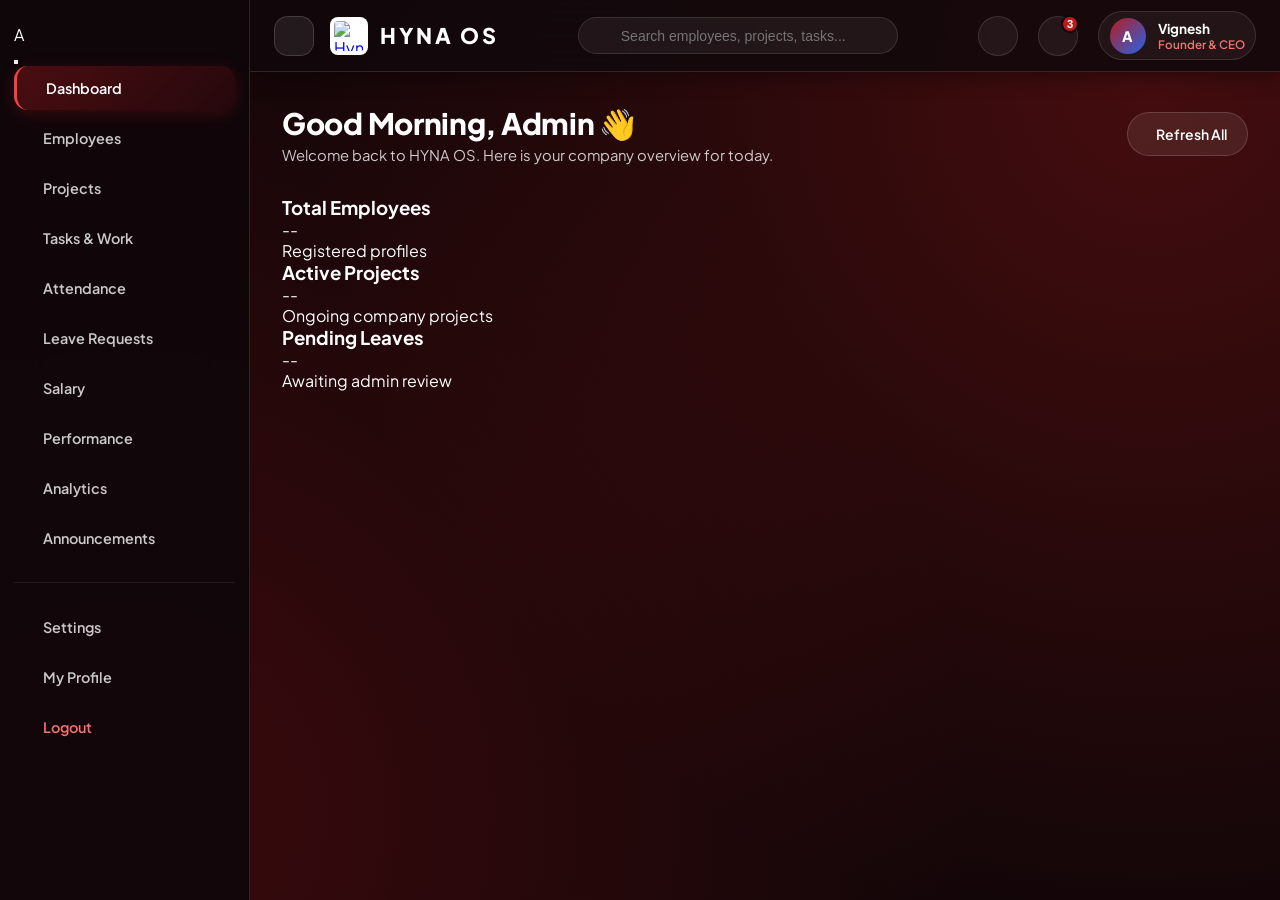
==== commit 2c00e798: "commit" ====
--- a/admin-dashboard.html
+++ b/admin-dashboard.html
@@ -21,7 +21,7 @@
   <link rel="stylesheet" href="css/admin-panel.css">
   <link rel="manifest" href="/manifest.json">
 </head>
-<body>
+<body class="dashboard-body">
 
   <!-- Left Sidebar Navigation -->
   <aside class="sidebar" id="sidebar">
@@ -233,72 +233,48 @@
         </div>
       </div>
 
-      <!-- Stats Cards Grid -->
-      <div class="stats-grid">
+      <!-- BENTO BOX WIDGETS -->
+      <div class="bento-grid">
         
-        <div class="stat-card">
-          <div class="stat-info">
-            <span class="title">Total Employees</span>
-            <h3 class="value" id="statTotalEmployees">13</h3>
-            <span class="stat-trend trend-up"><i data-lucide="trending-up" size="12"></i> 100% Active</span>
-          </div>
-          <div class="stat-icon-box icon-crimson">
-            <i data-lucide="users" size="24"></i>
-          </div>
-        </div>
-
-        <div class="stat-card">
-          <div class="stat-info">
-            <span class="title">Present Today</span>
-            <h3 class="value" id="statPresentToday">11</h3>
-            <span class="stat-trend trend-up"><i data-lucide="check-circle" size="12"></i> 85% On-Time</span>
-          </div>
-          <div class="stat-icon-box icon-emerald">
-            <i data-lucide="user-check" size="24"></i>
-          </div>
-        </div>
-
-        <div class="stat-card">
-          <div class="stat-info">
-            <span class="title">Active Projects</span>
-            <h3 class="value" id="statActiveProjects">04</h3>
-            <span class="stat-trend trend-up"><i data-lucide="folder" size="12"></i> 2 In Final Stage</span>
-          </div>
-          <div class="stat-icon-box icon-blue">
-            <i data-lucide="folder-kanban" size="24"></i>
-          </div>
-        </div>
-
-        <div class="stat-card">
-          <div class="stat-info">
-            <span class="title">Completed Tasks</span>
-            <h3 class="value" id="statCompletedTasks">48</h3>
-            <span class="stat-trend trend-up"><i data-lucide="check-square" size="12"></i> +12 this week</span>
-          </div>
-          <div class="stat-icon-box icon-emerald">
-            <i data-lucide="check-square" size="24"></i>
-          </div>
-        </div>
-
-        <div class="stat-card">
-          <div class="stat-info">
-            <span class="title">Pending Tasks</span>
-            <h3 class="value" id="statPendingTasks">14</h3>
-            <span class="stat-trend trend-down"><i data-lucide="clock" size="12"></i> 3 Urgent</span>
-          </div>
-          <div class="stat-icon-box icon-amber">
-            <i data-lucide="hourglass" size="24"></i>
-          </div>
-        </div>
-
-        <div class="stat-card">
-          <div class="stat-info">
-            <span class="title">Monthly Salary</span>
-            <h3 class="value" id="statMonthlySalary">₹ 4.85L</h3>
-            <span class="stat-trend trend-up"><i data-lucide="shield-check" size="12"></i> Verified</span>
-          </div>
-          <div class="stat-icon-box icon-crimson">
-            <i data-lucide="badge-indian-rupee" size="24"></i>
+        <!-- 1. Stat Card: Total Employees -->
+        <div class="bento-card">
+          <div class="bento-header">
+            <h3 class="bento-title">
+              <i data-lucide="users" width="16" height="16"></i> 
+              Total Employees
+            </h3>
+          </div>
+          <div class="bento-body">
+            <div class="bento-stat" id="bento-total-employees">--</div>
+            <div class="bento-desc">Registered profiles</div>
+          </div>
+        </div>
+
+        <!-- 2. Stat Card: Active Projects -->
+        <div class="bento-card">
+          <div class="bento-header">
+            <h3 class="bento-title">
+              <i data-lucide="folder-kanban" width="16" height="16"></i> 
+              Active Projects
+            </h3>
+          </div>
+          <div class="bento-body">
+            <div class="bento-stat" id="bento-active-projects">--</div>
+            <div class="bento-desc">Ongoing company projects</div>
+          </div>
+        </div>
+
+        <!-- 3. Stat Card: Pending Leaves -->
+        <div class="bento-card">
+          <div class="bento-header">
+            <h3 class="bento-title">
+              <i data-lucide="calendar-days" width="16" height="16"></i> 
+              Pending Leaves
+            </h3>
+          </div>
+          <div class="bento-body">
+            <div class="bento-stat" id="bento-pending-leaves">--</div>
+            <div class="bento-desc">Awaiting admin review</div>
           </div>
         </div>
 
@@ -345,7 +321,8 @@
         </div>
 
         <div class=\"table-responsive\">
-          <table class="custom-table">
+          <div class="table-responsive" style="overflow-x: auto;">
+<table class="custom-table">
             <thead>
               <tr>
                 <th>Member</th>
@@ -358,6 +335,7 @@
             </thead>
             <tbody id="employeeTableBody"></tbody>
           </table>
+</div>
         </div>
 
       </div>
@@ -459,7 +437,8 @@
       </div>
       <div class="panel-card">
         <div class=\"table-responsive\">
-          <table class="custom-table">
+          <div class="table-responsive" style="overflow-x: auto;">
+<table class="custom-table">
             <thead>
               <tr>
                 <th>Employee</th>
@@ -472,6 +451,7 @@
             </thead>
             <tbody id="leaveTableBody"></tbody>
           </table>
+</div>
         </div>
       </div>
     </section>
@@ -488,7 +468,8 @@
       </div>
       <div class="panel-card">
         <div class=\"table-responsive\">
-          <table class="custom-table">
+          <div class="table-responsive" style="overflow-x: auto;">
+<table class="custom-table">
             <thead>
               <tr>
                 <th>Employee</th>
@@ -501,6 +482,7 @@
             </thead>
             <tbody id="salaryTableBody"></tbody>
           </table>
+</div>
         </div>
       </div>
     </section>
@@ -517,7 +499,8 @@
       </div>
       <div class="panel-card">
         <div class=\"table-responsive\">
-          <table class="custom-table">
+          <div class="table-responsive" style="overflow-x: auto;">
+<table class="custom-table">
             <thead>
               <tr>
                 <th>Employee</th>
@@ -529,6 +512,7 @@
             </thead>
             <tbody id="performanceTableBody"></tbody>
           </table>
+</div>
         </div>
       </div>
     </section>
